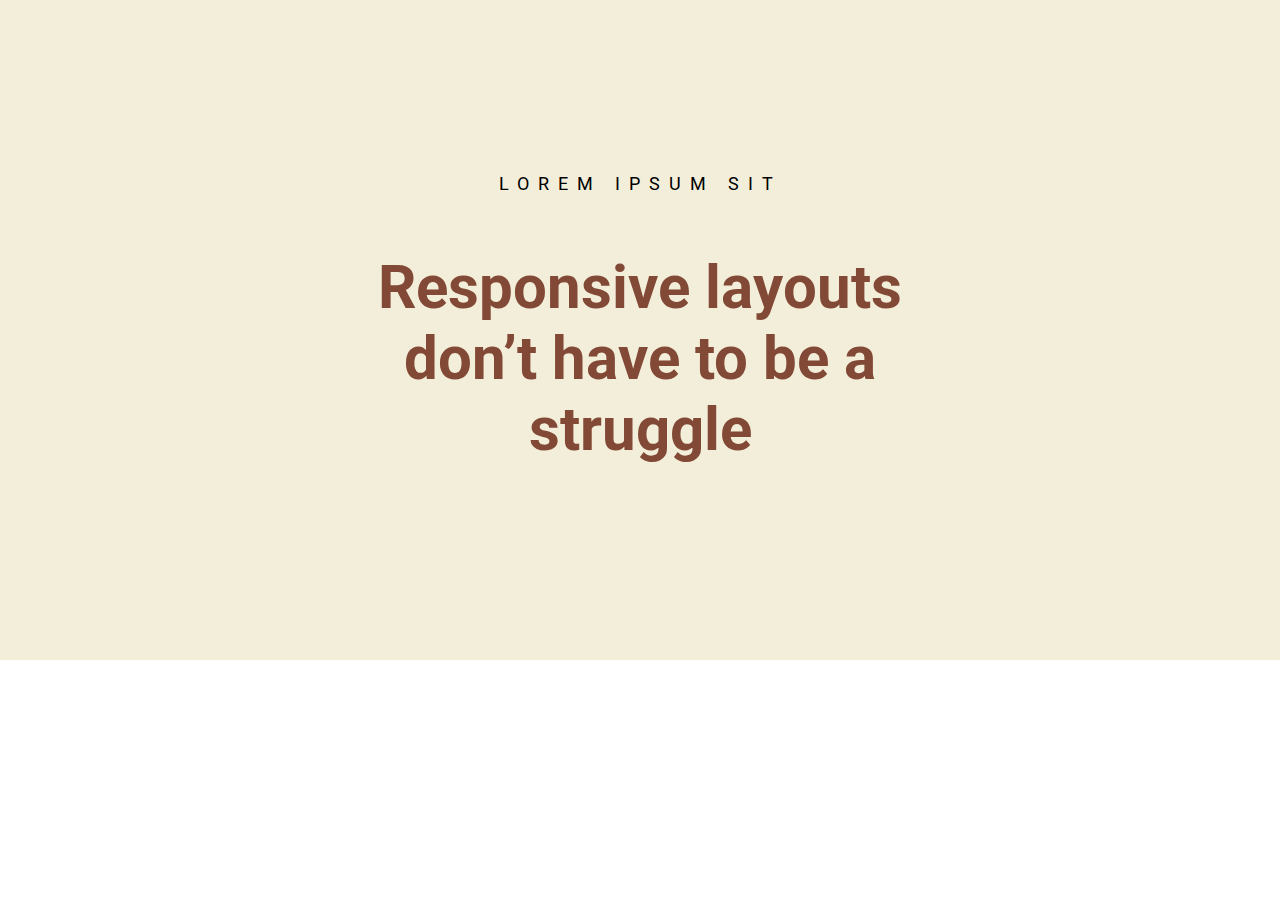
==== day_11/solution/index.html @ 9b5dfa8c "solution - header" ====
<!DOCTYPE html>
<html lang="en">
<head>
    <meta charset="UTF-8">
    <meta name="viewport" content="width=device-width, initial-scale=1.0">
    <title>Day 11 - solution</title>
    <link href="https://fonts.googleapis.com/css2?family=Roboto:wght@400;900&display=swap" rel="stylesheet"> 
    <link rel="stylesheet" href="style.css">
</head>
<body>
    <main>
        <section class="header">
            <h1>Responsive layouts don’t have to be a struggle</h1>
            <p>lorem ipsum sit</p>
        </section>

    </main>
</body>
</html>
---- day_11/solution/style.css ----
*, *::before, *::after {
    box-sizing: border-box;
}

body {
    margin: 0;
    font-family: 'Roboto', sans-serif;
}

.header {
    background-color: #f3eed9;
    min-height: 660px;
    display: flex;
    flex-direction: column-reverse;
    justify-content: center;
    align-items: center;

    h1 {
        color: #824936;
        font-size: 60px;
        max-width: 50%;
        text-align: center;
    }

    p {
        font-size: 18px;
        text-transform: uppercase;
        letter-spacing: 0.5em;
    }
}
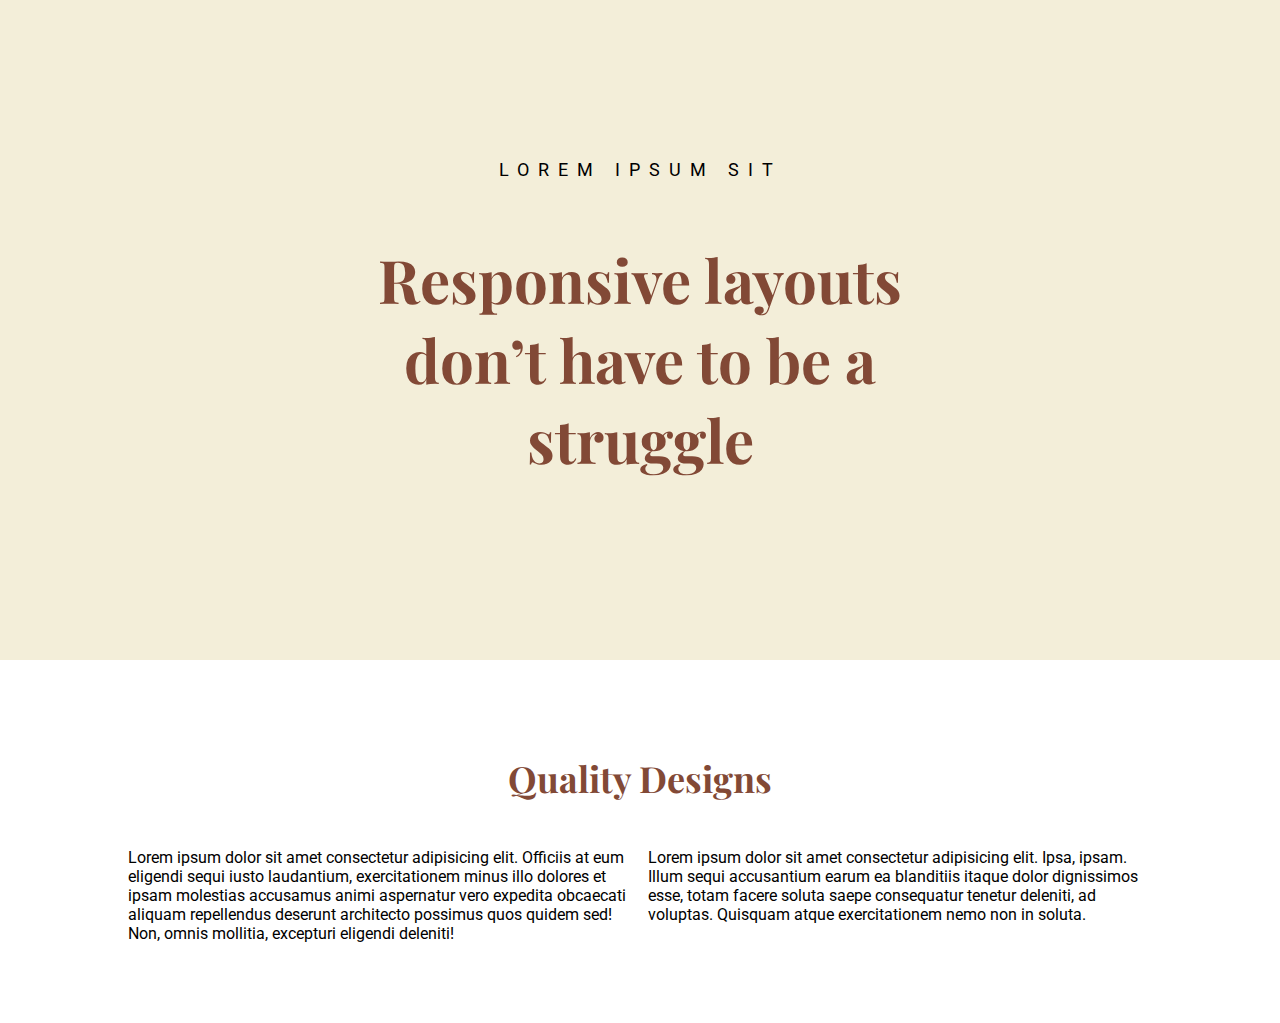
==== commit 5197f552: "solution quality-designs" ====
--- a/day_11/solution/index.html
+++ b/day_11/solution/index.html
@@ -4,14 +4,23 @@
     <meta charset="UTF-8">
     <meta name="viewport" content="width=device-width, initial-scale=1.0">
     <title>Day 11 - solution</title>
-    <link href="https://fonts.googleapis.com/css2?family=Roboto:wght@400;900&display=swap" rel="stylesheet"> 
+    <link href="https://fonts.googleapis.com/css2?family=Roboto:wght@400;900&display=swap" rel="stylesheet">
+    <link href="https://fonts.googleapis.com/css2?family=Playfair+Display:wght@400;900&display=swap" rel="stylesheet">
     <link rel="stylesheet" href="style.css">
 </head>
 <body>
-    <main>
+    <main>      
         <section class="header">
             <h1>Responsive layouts don’t have to be a struggle</h1>
             <p>lorem ipsum sit</p>
+        </section>
+      
+        <section class="quality-designs">
+            <h2>Quality Designs</h1>
+                <div class="text">
+                    <p>Lorem ipsum dolor sit amet consectetur adipisicing elit. Officiis at eum eligendi sequi iusto laudantium, exercitationem minus illo dolores et ipsam molestias accusamus animi aspernatur vero expedita obcaecati aliquam repellendus deserunt architecto possimus quos quidem sed! Non, omnis mollitia, excepturi eligendi deleniti!</p>
+                    <p>Lorem ipsum dolor sit amet consectetur adipisicing elit. Ipsa, ipsam. Illum sequi accusantium earum ea blanditiis itaque dolor dignissimos esse, totam facere soluta saepe consequatur tenetur deleniti, ad voluptas. Quisquam atque exercitationem nemo non in soluta.</p>
+                </div>
         </section>
 
     </main>
--- a/day_11/solution/style.css
+++ b/day_11/solution/style.css
@@ -5,6 +5,11 @@
 body {
     margin: 0;
     font-family: 'Roboto', sans-serif;
+}
+
+.container {
+
+    max-width: 1128px;
 }
 
 .header {
@@ -16,15 +21,37 @@
     align-items: center;
 
     h1 {
+        font-family: "Playfair Display", serif;
         color: #824936;
-        font-size: 60px;
+        font-size: 3.75rem;
         max-width: 50%;
         text-align: center;
     }
 
     p {
-        font-size: 18px;
+        font-size: 1.125rem;
         text-transform: uppercase;
         letter-spacing: 0.5em;
     }
+}
+
+.quality-designs {
+    padding: 4rem 0;
+
+    h2 {
+        font-family: "Playfair Display", serif;
+        text-align: center;
+        color: #824936;
+        font-size: 2.25rem;
+    }
+
+    .text {
+        display: flex;
+        max-width: 80%;
+        margin: 0 auto;
+        gap: 1rem;
+    }
+    p {
+        width: 100%;
+    }
 }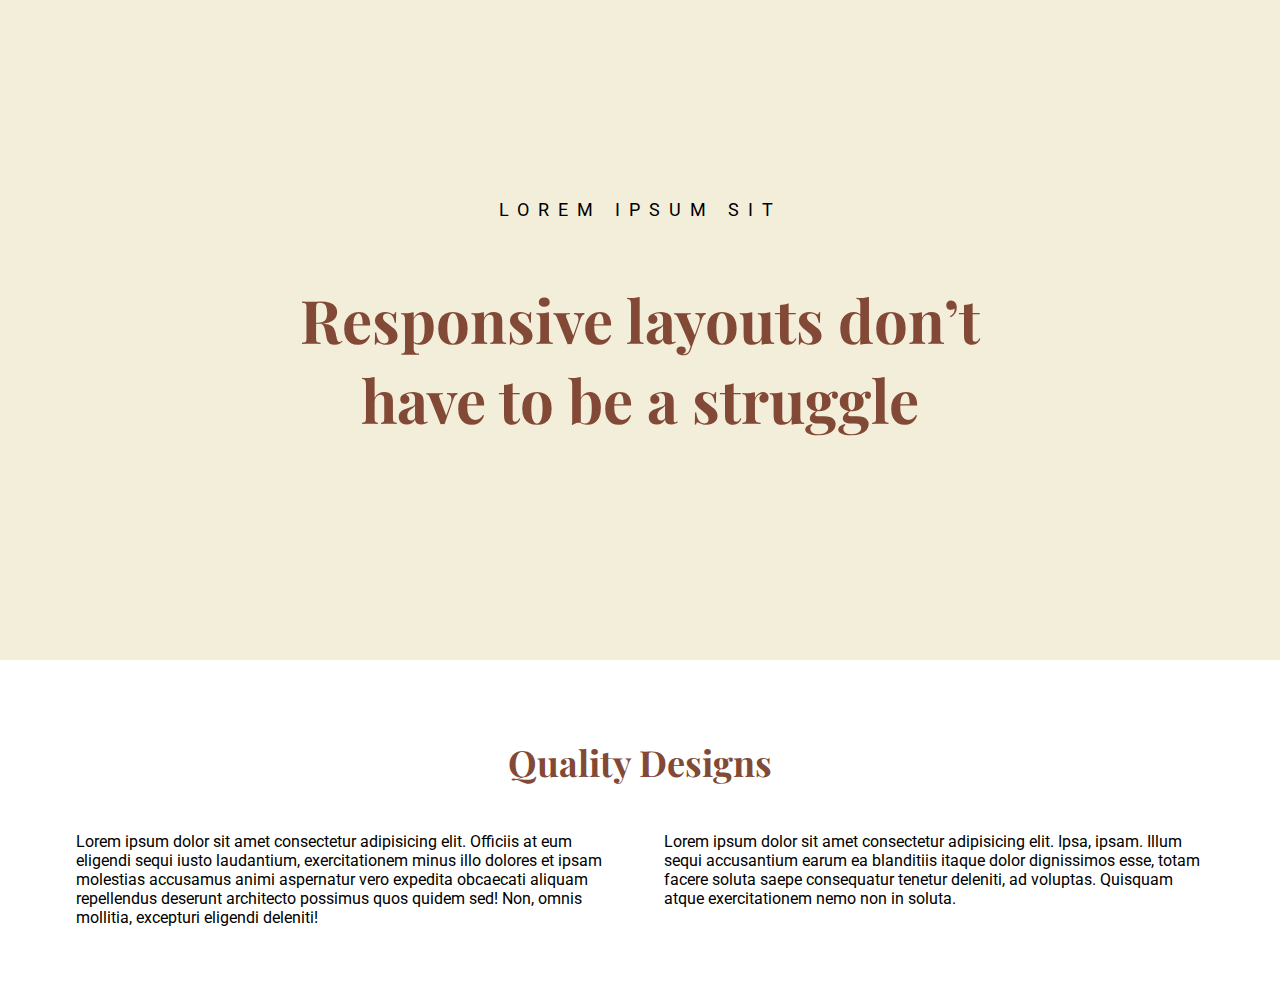
==== commit 1f1b83d6: "add max width 1128px by design" ====
--- a/day_11/solution/index.html
+++ b/day_11/solution/index.html
@@ -9,17 +9,25 @@
     <link rel="stylesheet" href="style.css">
 </head>
 <body>
-    <main>      
+    <main>
         <section class="header">
-            <h1>Responsive layouts don’t have to be a struggle</h1>
-            <p>lorem ipsum sit</p>
+            <div class="container">
+                <div class="header__text">
+                    <h1>Responsive layouts don’t have to be a struggle</h1>
+                    <p>lorem ipsum sit</p>
+                </div>
+            </div>      
         </section>
       
         <section class="quality-designs">
-            <h2>Quality Designs</h1>
-                <div class="text">
-                    <p>Lorem ipsum dolor sit amet consectetur adipisicing elit. Officiis at eum eligendi sequi iusto laudantium, exercitationem minus illo dolores et ipsam molestias accusamus animi aspernatur vero expedita obcaecati aliquam repellendus deserunt architecto possimus quos quidem sed! Non, omnis mollitia, excepturi eligendi deleniti!</p>
-                    <p>Lorem ipsum dolor sit amet consectetur adipisicing elit. Ipsa, ipsam. Illum sequi accusantium earum ea blanditiis itaque dolor dignissimos esse, totam facere soluta saepe consequatur tenetur deleniti, ad voluptas. Quisquam atque exercitationem nemo non in soluta.</p>
+            <div class="container">
+                <div class="quality-designs__text">
+                    <h2>Quality Designs</h1>
+                        <div class="text">
+                            <p>Lorem ipsum dolor sit amet consectetur adipisicing elit. Officiis at eum eligendi sequi iusto laudantium, exercitationem minus illo dolores et ipsam molestias accusamus animi aspernatur vero expedita obcaecati aliquam repellendus deserunt architecto possimus quos quidem sed! Non, omnis mollitia, excepturi eligendi deleniti!</p>
+                            <p>Lorem ipsum dolor sit amet consectetur adipisicing elit. Ipsa, ipsam. Illum sequi accusantium earum ea blanditiis itaque dolor dignissimos esse, totam facere soluta saepe consequatur tenetur deleniti, ad voluptas. Quisquam atque exercitationem nemo non in soluta.</p>
+                        </div>
+                    </div>
                 </div>
         </section>
 
--- a/day_11/solution/style.css
+++ b/day_11/solution/style.css
@@ -8,12 +8,16 @@
 }
 
 .container {
-
+    width: 90%;
     max-width: 1128px;
+    margin: 0 auto;
 }
 
-.header {
+.header{
     background-color: #f3eed9;
+}
+
+.header__text {    
     min-height: 660px;
     display: flex;
     flex-direction: column-reverse;
@@ -24,7 +28,7 @@
         font-family: "Playfair Display", serif;
         color: #824936;
         font-size: 3.75rem;
-        max-width: 50%;
+        max-width: 70%;
         text-align: center;
     }
 
@@ -36,7 +40,9 @@
 }
 
 .quality-designs {
-    padding: 4rem 0;
+    .quality-designs__text {
+        padding: 3rem 0 4rem;
+    }
 
     h2 {
         font-family: "Playfair Display", serif;
@@ -47,9 +53,8 @@
 
     .text {
         display: flex;
-        max-width: 80%;
         margin: 0 auto;
-        gap: 1rem;
+        gap: 3rem;
     }
     p {
         width: 100%;
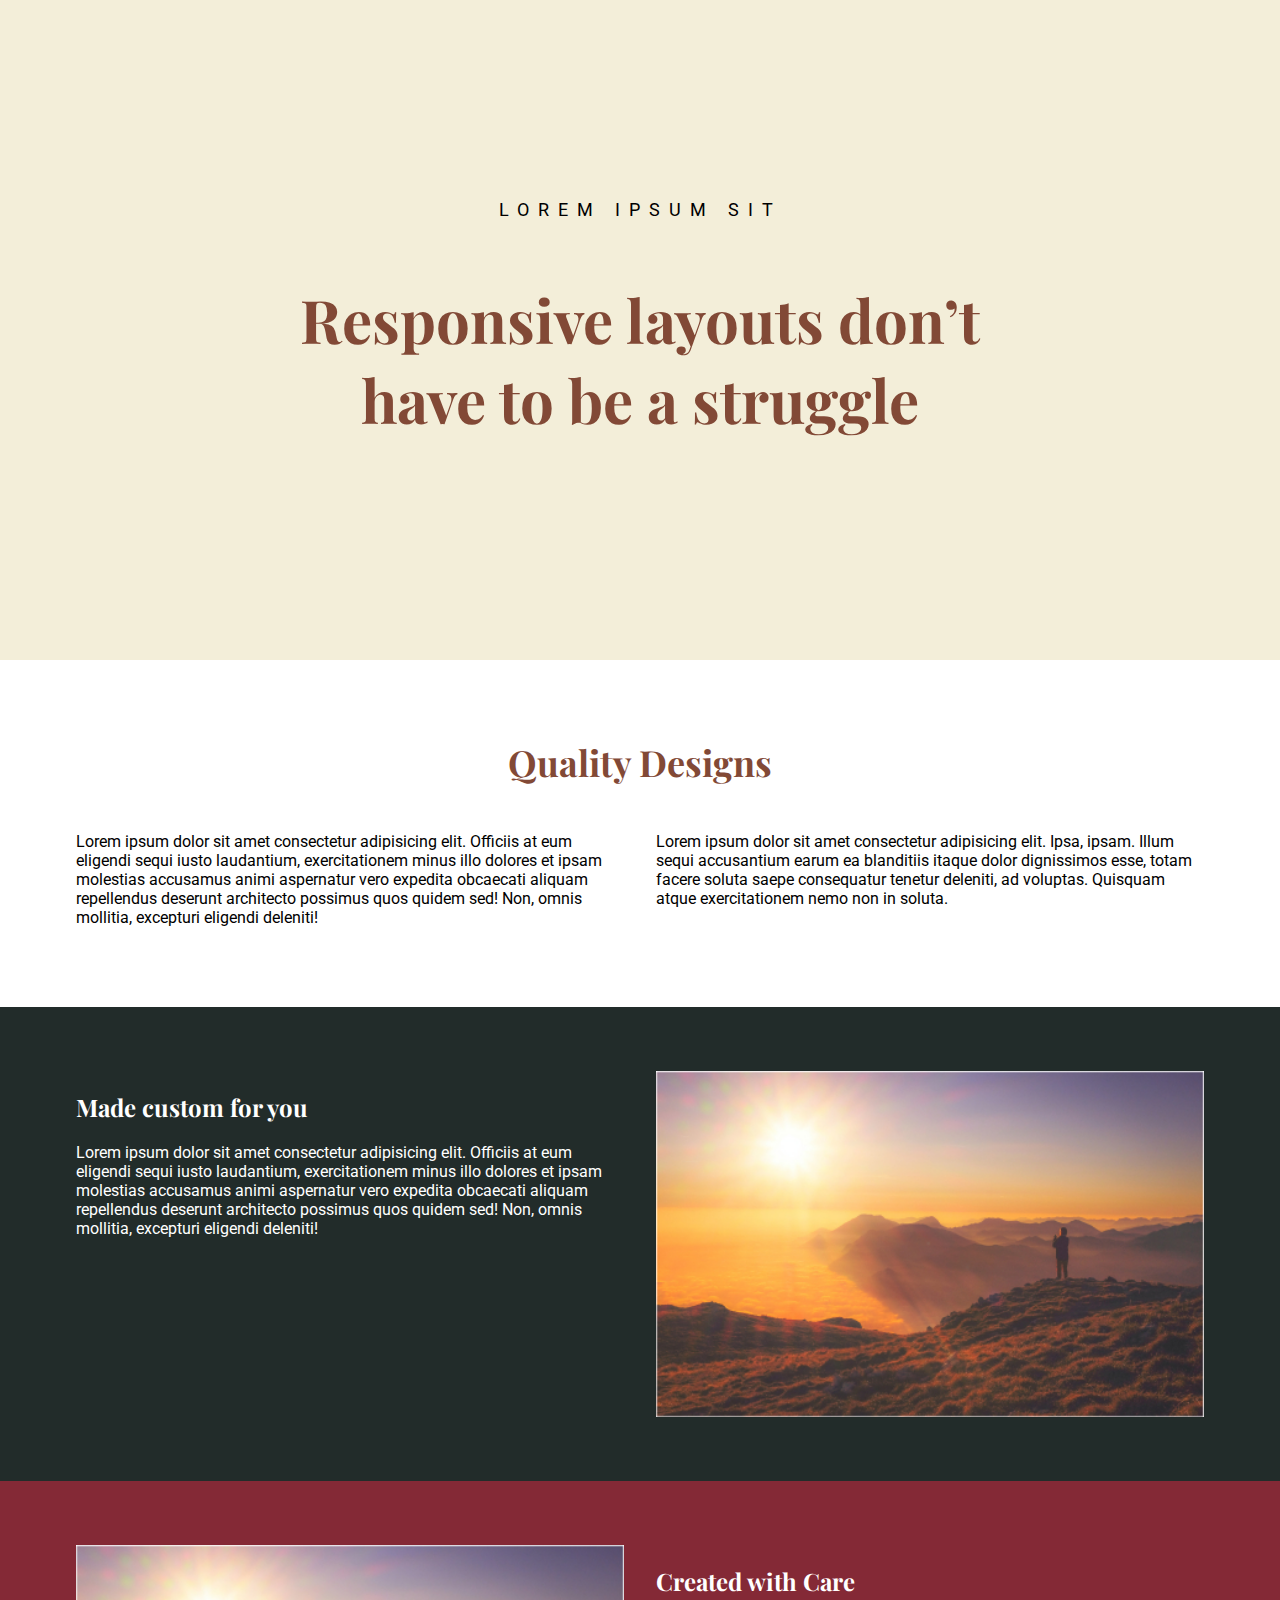
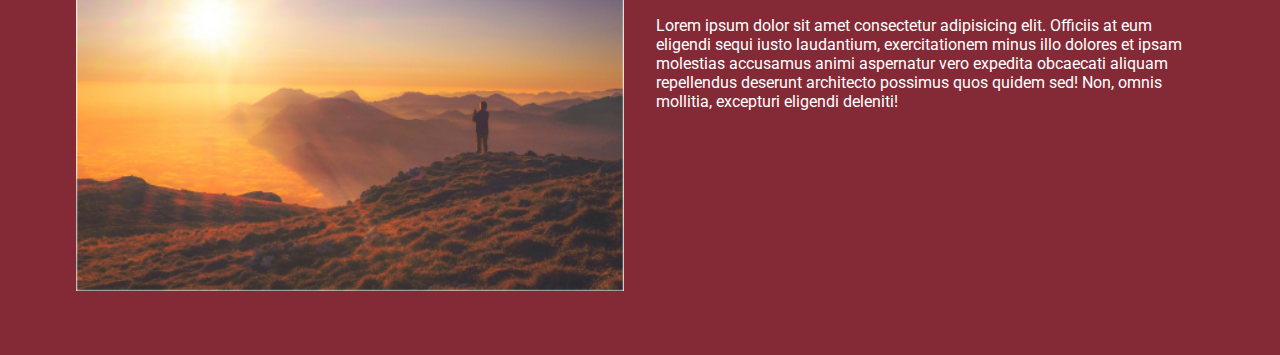
==== commit 4cb86e8c: "complete solution" ====
--- a/day_11/solution/index.html
+++ b/day_11/solution/index.html
@@ -1,36 +1,63 @@
 <!DOCTYPE html>
 <html lang="en">
-<head>
-    <meta charset="UTF-8">
-    <meta name="viewport" content="width=device-width, initial-scale=1.0">
-    <title>Day 11 - solution</title>
-    <link href="https://fonts.googleapis.com/css2?family=Roboto:wght@400;900&display=swap" rel="stylesheet">
-    <link href="https://fonts.googleapis.com/css2?family=Playfair+Display:wght@400;900&display=swap" rel="stylesheet">
-    <link rel="stylesheet" href="style.css">
-</head>
-<body>
-    <main>
-        <section class="header">
-            <div class="container">
-                <div class="header__text">
-                    <h1>Responsive layouts don’t have to be a struggle</h1>
-                    <p>lorem ipsum sit</p>
-                </div>
-            </div>      
-        </section>
-      
-        <section class="quality-designs">
-            <div class="container">
-                <div class="quality-designs__text">
-                    <h2>Quality Designs</h1>
-                        <div class="text">
+    <head>
+        <meta charset="UTF-8">
+        <meta name="viewport" content="width=device-width, initial-scale=1.0">
+        <title>Day 11 - solution</title>
+        <link href="https://fonts.googleapis.com/css2?family=Roboto:wght@400;900&display=swap" rel="stylesheet">
+        <link href="https://fonts.googleapis.com/css2?family=Playfair+Display:wght@400;900&display=swap" rel="stylesheet">
+        <link rel="stylesheet" href="style.css">
+    </head>
+    <body>
+        <main>
+            <section class="header">
+                <div class="container">
+                    <div class="header__text">
+                        <h1 class="heading">Responsive layouts don’t have to be a struggle</h1>
+                        <p>lorem ipsum sit</p>
+                    </div>
+                </div>      
+            </section>
+        
+            <section class="quality-designs">
+                <div class="container">
+                    <div class="quality-designs__text">
+                        <h2 class="heading">Quality Designs</h1>
+                            <div class="text">
+                                <p>Lorem ipsum dolor sit amet consectetur adipisicing elit. Officiis at eum eligendi sequi iusto laudantium, exercitationem minus illo dolores et ipsam molestias accusamus animi aspernatur vero expedita obcaecati aliquam repellendus deserunt architecto possimus quos quidem sed! Non, omnis mollitia, excepturi eligendi deleniti!</p>
+                                <p>Lorem ipsum dolor sit amet consectetur adipisicing elit. Ipsa, ipsam. Illum sequi accusantium earum ea blanditiis itaque dolor dignissimos esse, totam facere soluta saepe consequatur tenetur deleniti, ad voluptas. Quisquam atque exercitationem nemo non in soluta.</p>
+                            </div>
+                        </div>
+                    </div>
+            </section>
+            
+            <section class="made-custom">
+                <div class="container">
+                    <div class="content">
+                        <div class="content__text">
+                            <h2 class="heading">Made custom for you</h1>                            
                             <p>Lorem ipsum dolor sit amet consectetur adipisicing elit. Officiis at eum eligendi sequi iusto laudantium, exercitationem minus illo dolores et ipsam molestias accusamus animi aspernatur vero expedita obcaecati aliquam repellendus deserunt architecto possimus quos quidem sed! Non, omnis mollitia, excepturi eligendi deleniti!</p>
-                            <p>Lorem ipsum dolor sit amet consectetur adipisicing elit. Ipsa, ipsam. Illum sequi accusantium earum ea blanditiis itaque dolor dignissimos esse, totam facere soluta saepe consequatur tenetur deleniti, ad voluptas. Quisquam atque exercitationem nemo non in soluta.</p>
+                        </div>
+                        <div class="image">
+                            <img width="100%" height="100%" src="../img/image-01.jpg" alt="first">
                         </div>
                     </div>
                 </div>
-        </section>
+            </section>
 
-    </main>
-</body>
+            <section class="with-care">
+                <div class="container">
+                    <div class="content">
+                        <div class="image">
+                            <img width="100%" height="100%" src="../img/image-01.jpg" alt="first">
+                        </div>
+                        <div class="content__text">
+                            <h2 class="heading">Created with Care</h1>                            
+                            <p>Lorem ipsum dolor sit amet consectetur adipisicing elit. Officiis at eum eligendi sequi iusto laudantium, exercitationem minus illo dolores et ipsam molestias accusamus animi aspernatur vero expedita obcaecati aliquam repellendus deserunt architecto possimus quos quidem sed! Non, omnis mollitia, excepturi eligendi deleniti!</p>
+                        </div>
+                    </div>
+                </div>
+            </section>
+        </main>
+    </body>
 </html>--- a/day_11/solution/style.css
+++ b/day_11/solution/style.css
@@ -13,7 +13,11 @@
     margin: 0 auto;
 }
 
-.header{
+.heading {
+    font-family: "Playfair Display", serif;
+}
+
+.header {
     background-color: #f3eed9;
 }
 
@@ -25,7 +29,6 @@
     align-items: center;
 
     h1 {
-        font-family: "Playfair Display", serif;
         color: #824936;
         font-size: 3.75rem;
         max-width: 70%;
@@ -45,7 +48,6 @@
     }
 
     h2 {
-        font-family: "Playfair Display", serif;
         text-align: center;
         color: #824936;
         font-size: 2.25rem;
@@ -54,9 +56,33 @@
     .text {
         display: flex;
         margin: 0 auto;
-        gap: 3rem;
+        gap: 2rem;
     }
     p {
         width: 100%;
     }
+}
+
+.made-custom {
+    background-color: #222c2a;
+    color: white;
+}
+
+.with-care {
+    background-color: #842936;
+    color: white;
+}
+
+.content {
+    display: flex;
+    gap: 2rem;
+    padding: 4rem 0;
+}
+
+.content__text {
+    width: 100%;
+}
+
+.image {
+    width: 100%;
 }